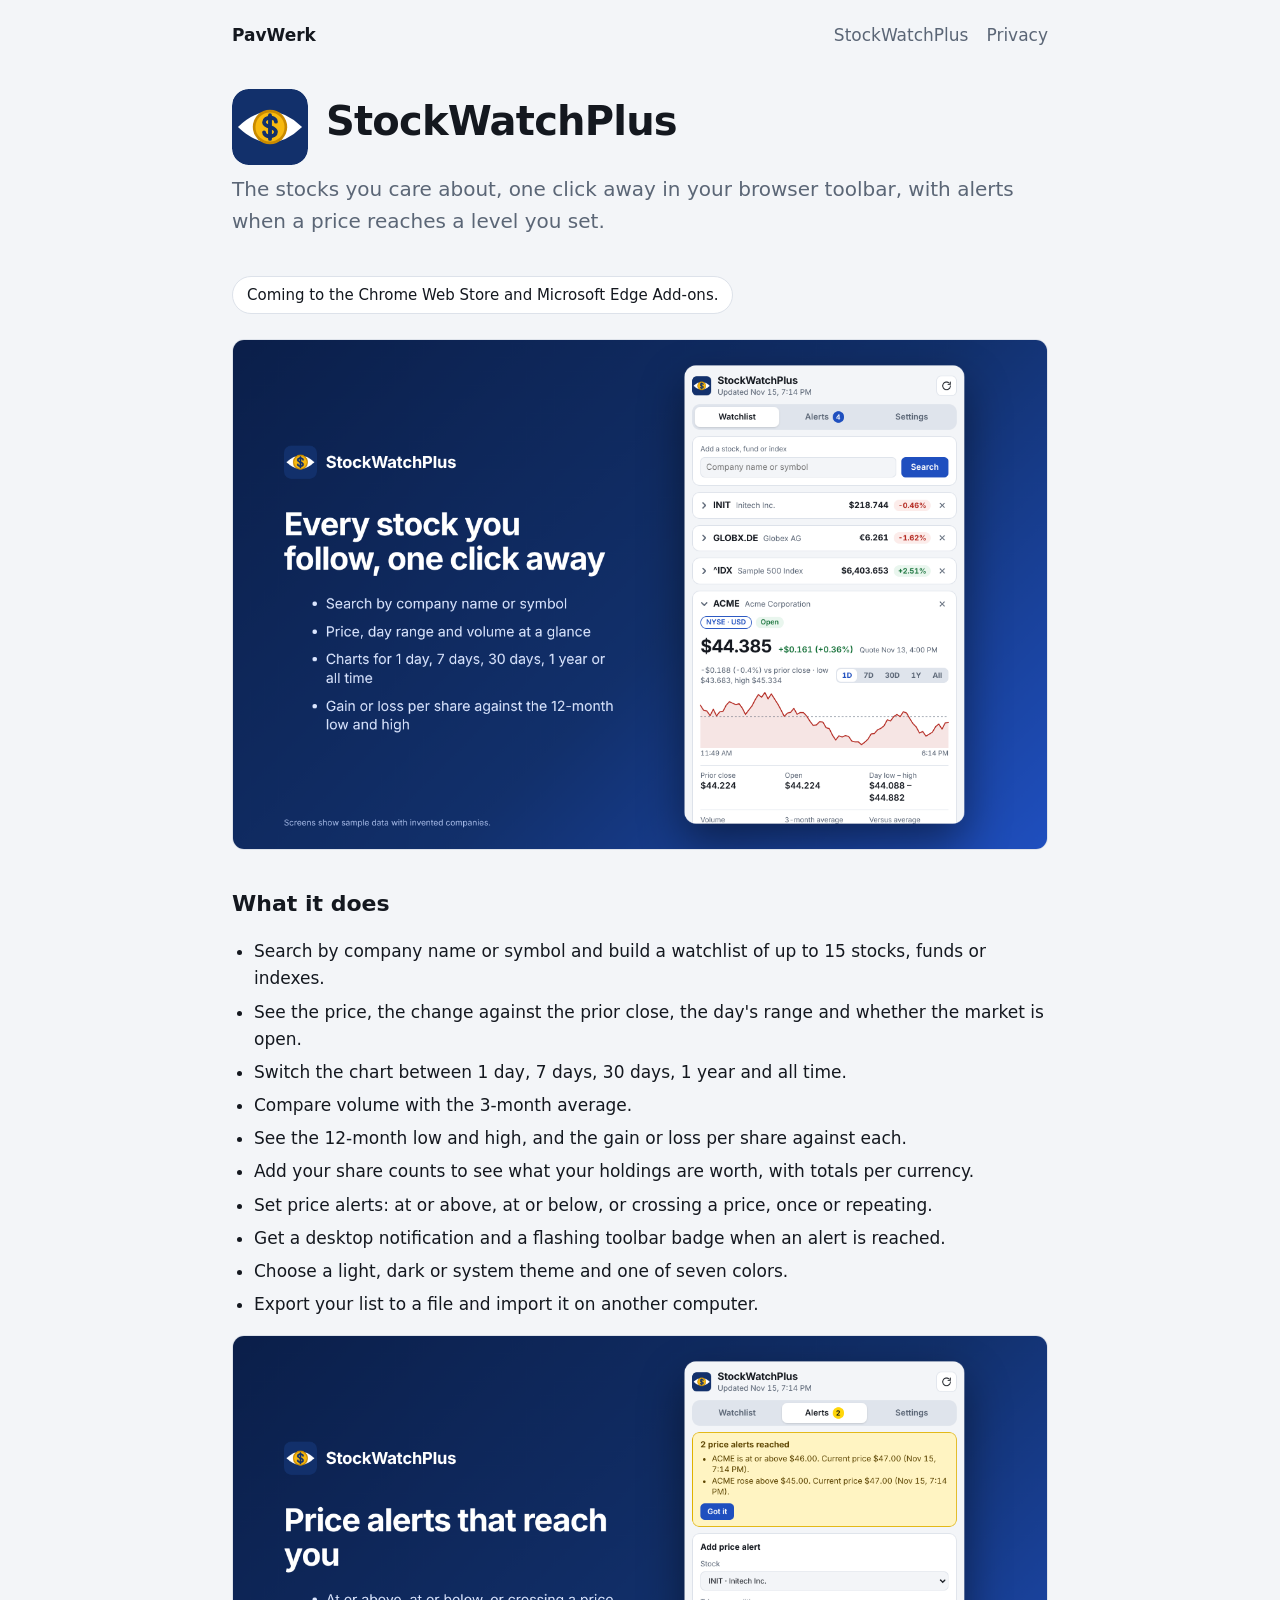
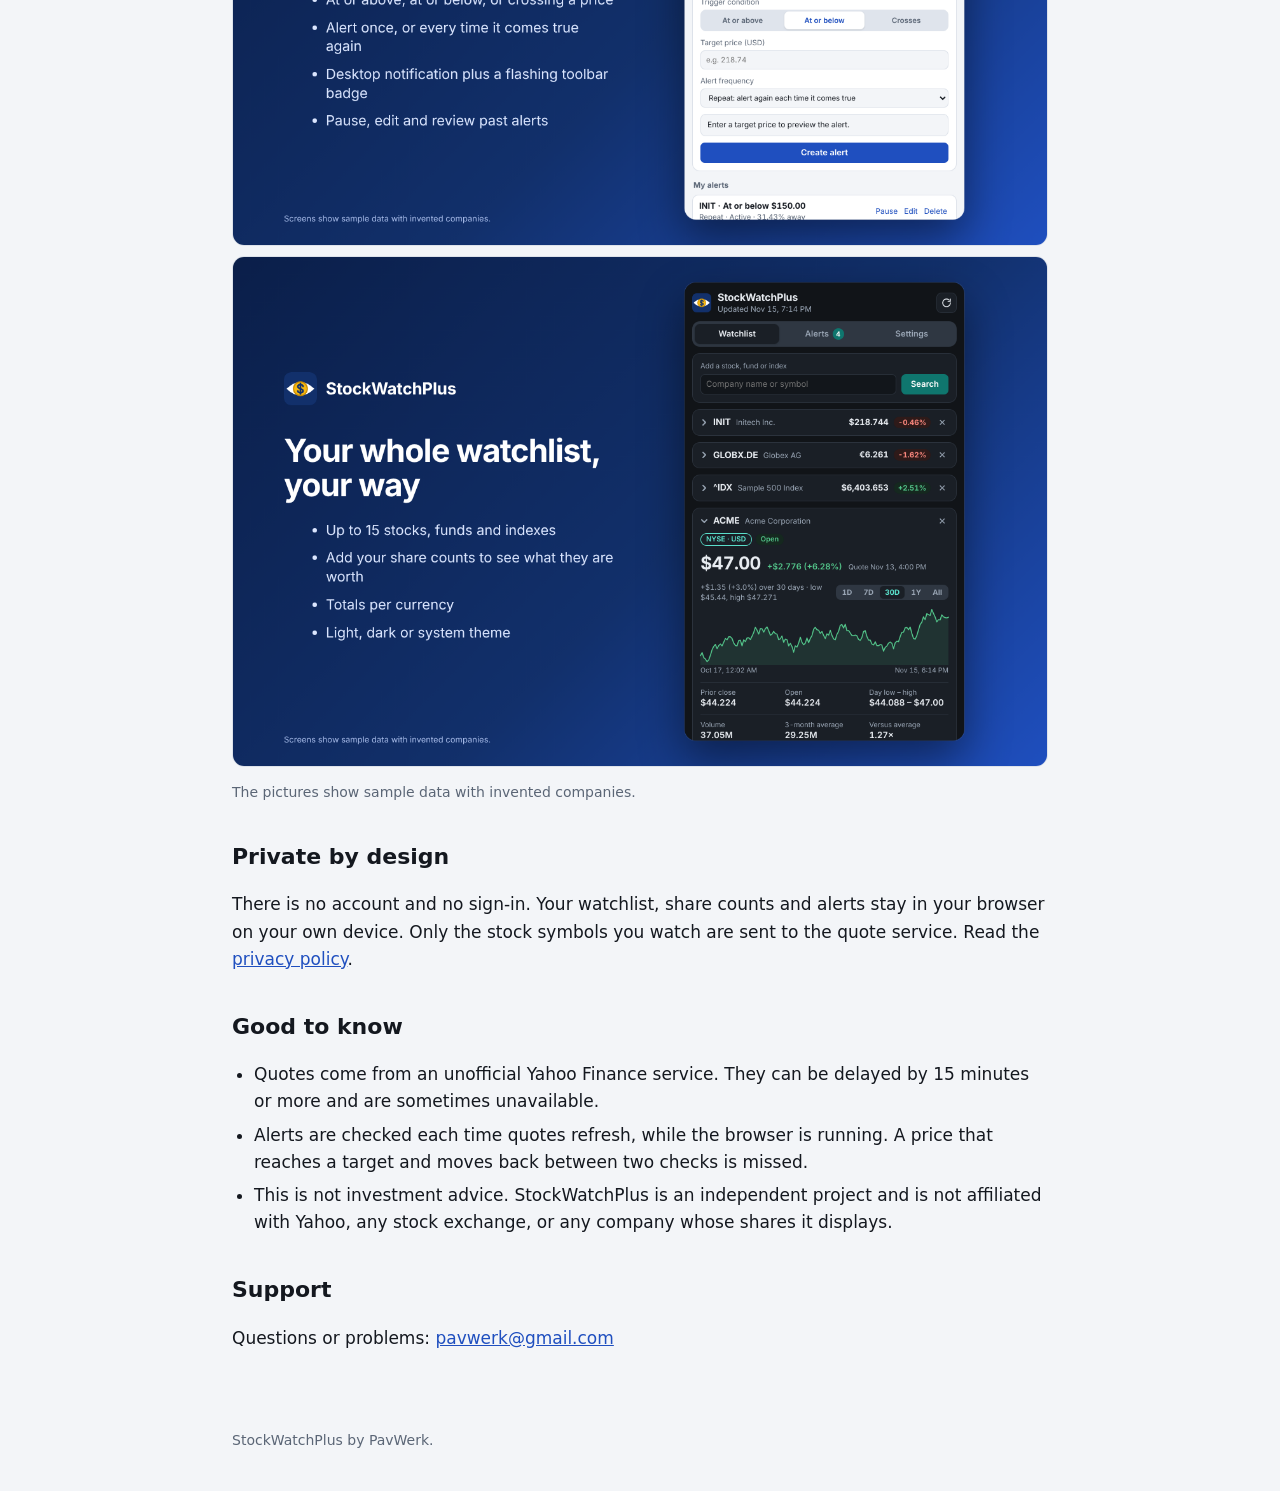
==== stockwatchplus/index.html @ 82ef36c2 "Add files via upload" ====
<!DOCTYPE html>
<html lang="en">
<head>
  <meta charset="utf-8">
  <meta name="viewport" content="width=device-width, initial-scale=1">
  <title>StockWatchPlus: stock prices and price alerts in your browser toolbar</title>
  <meta name="description" content="Watch any stocks: price, charts, volume, 12-month low and high, your share counts, and price alerts with notifications. For Chrome and Edge.">
  <link rel="stylesheet" href="../style.css">
  <link rel="icon" href="img/icon.svg">
</head>
<body>
  <header class="site"><a href="../">PavWerk</a><nav><a href="./">StockWatchPlus</a><a href="privacy.html">Privacy</a></nav></header>
  <main>
    <div class="hero"><img src="img/icon.svg" alt="StockWatchPlus icon"><h1>StockWatchPlus</h1></div>
    <p class="lead">The stocks you care about, one click away in your browser toolbar, with alerts when a price reaches a level you set.</p>
    <!-- When the store pages are live, replace this line with links to them. -->
    <p class="status">Coming to the Chrome Web Store and Microsoft Edge Add-ons.</p>

    <div class="shots"><img src="img/watchlist.png" alt="The StockWatchPlus watchlist with a price chart"></div>

    <h2>What it does</h2>
    <ul>
      <li>Search by company name or symbol and build a watchlist of up to 15 stocks, funds or indexes.</li>
      <li>See the price, the change against the prior close, the day's range and whether the market is open.</li>
      <li>Switch the chart between 1 day, 7 days, 30 days, 1 year and all time.</li>
      <li>Compare volume with the 3-month average.</li>
      <li>See the 12-month low and high, and the gain or loss per share against each.</li>
      <li>Add your share counts to see what your holdings are worth, with totals per currency.</li>
      <li>Set price alerts: at or above, at or below, or crossing a price, once or repeating.</li>
      <li>Get a desktop notification and a flashing toolbar badge when an alert is reached.</li>
      <li>Choose a light, dark or system theme and one of seven colors.</li>
      <li>Export your list to a file and import it on another computer.</li>
    </ul>

    <div class="shots"><img src="img/alerts.png" alt="Price alerts in StockWatchPlus"><img src="img/dark.png" alt="StockWatchPlus in the dark theme"></div>
    <p class="small">The pictures show sample data with invented companies.</p>

    <h2>Private by design</h2>
    <p>There is no account and no sign-in. Your watchlist, share counts and alerts stay in your browser on your own device. Only the stock symbols you watch are sent to the quote service. Read the <a href="privacy.html">privacy policy</a>.</p>

    <h2>Good to know</h2>
    <ul>
      <li>Quotes come from an unofficial Yahoo Finance service. They can be delayed by 15 minutes or more and are sometimes unavailable.</li>
      <li>Alerts are checked each time quotes refresh, while the browser is running. A price that reaches a target and moves back between two checks is missed.</li>
      <li>This is not investment advice. StockWatchPlus is an independent project and is not affiliated with Yahoo, any stock exchange, or any company whose shares it displays.</li>
    </ul>

    <h2>Support</h2>
    <p>Questions or problems: <a href="mailto:pavwerk@gmail.com">pavwerk@gmail.com</a></p>
  </main>
  <footer>StockWatchPlus by PavWerk.</footer>
</body>
</html>
---- style.css ----
:root { color-scheme: light dark; --bg: #f3f5f8; --card: #fff; --text: #14181f; --muted: #5b6676; --line: #dde2ea; --accent: #1f4fbf; }
@media (prefers-color-scheme: dark) { :root { --bg: #111418; --card: #1a1f26; --text: #e9edf2; --muted: #9ba7b6; --line: #2b323c; --accent: #8fb0ff; } }
* { box-sizing: border-box; }
body { margin: 0; background: var(--bg); color: var(--text); font: 17px/1.6 system-ui, -apple-system, "Segoe UI", Roboto, sans-serif; }
main { max-width: 860px; margin: 0 auto; padding: 40px 22px 60px; }
header.site { max-width: 860px; margin: 0 auto; padding: 22px 22px 0; display: flex; justify-content: space-between; align-items: center; font-weight: 700; }
header.site a { color: var(--text); text-decoration: none; }
header.site nav a { font-weight: 500; color: var(--muted); margin-left: 18px; }
a { color: var(--accent); }
h1 { font-size: 40px; line-height: 1.1; letter-spacing: -0.02em; margin: 0 0 12px; }
h2 { font-size: 22px; margin: 36px 0 8px; }
.lead { font-size: 20px; color: var(--muted); margin: 0 0 24px; }
.hero { display: flex; align-items: center; gap: 18px; margin-bottom: 8px; }
.hero img { width: 76px; height: 76px; border-radius: 22%; }
.card { background: var(--card); border: 1px solid var(--line); border-radius: 14px; padding: 20px 22px; margin: 18px 0; }
.shots img { width: 100%; border-radius: 12px; border: 1px solid var(--line); margin: 10px 0; display: block; }
ul { padding-left: 22px; } li { margin: 6px 0; }
.small, footer { color: var(--muted); font-size: 14px; }
footer { max-width: 860px; margin: 0 auto; padding: 0 22px 40px; }
.status { display: inline-block; background: var(--card); border: 1px solid var(--line); border-radius: 999px; padding: 6px 14px; font-size: 15px; }
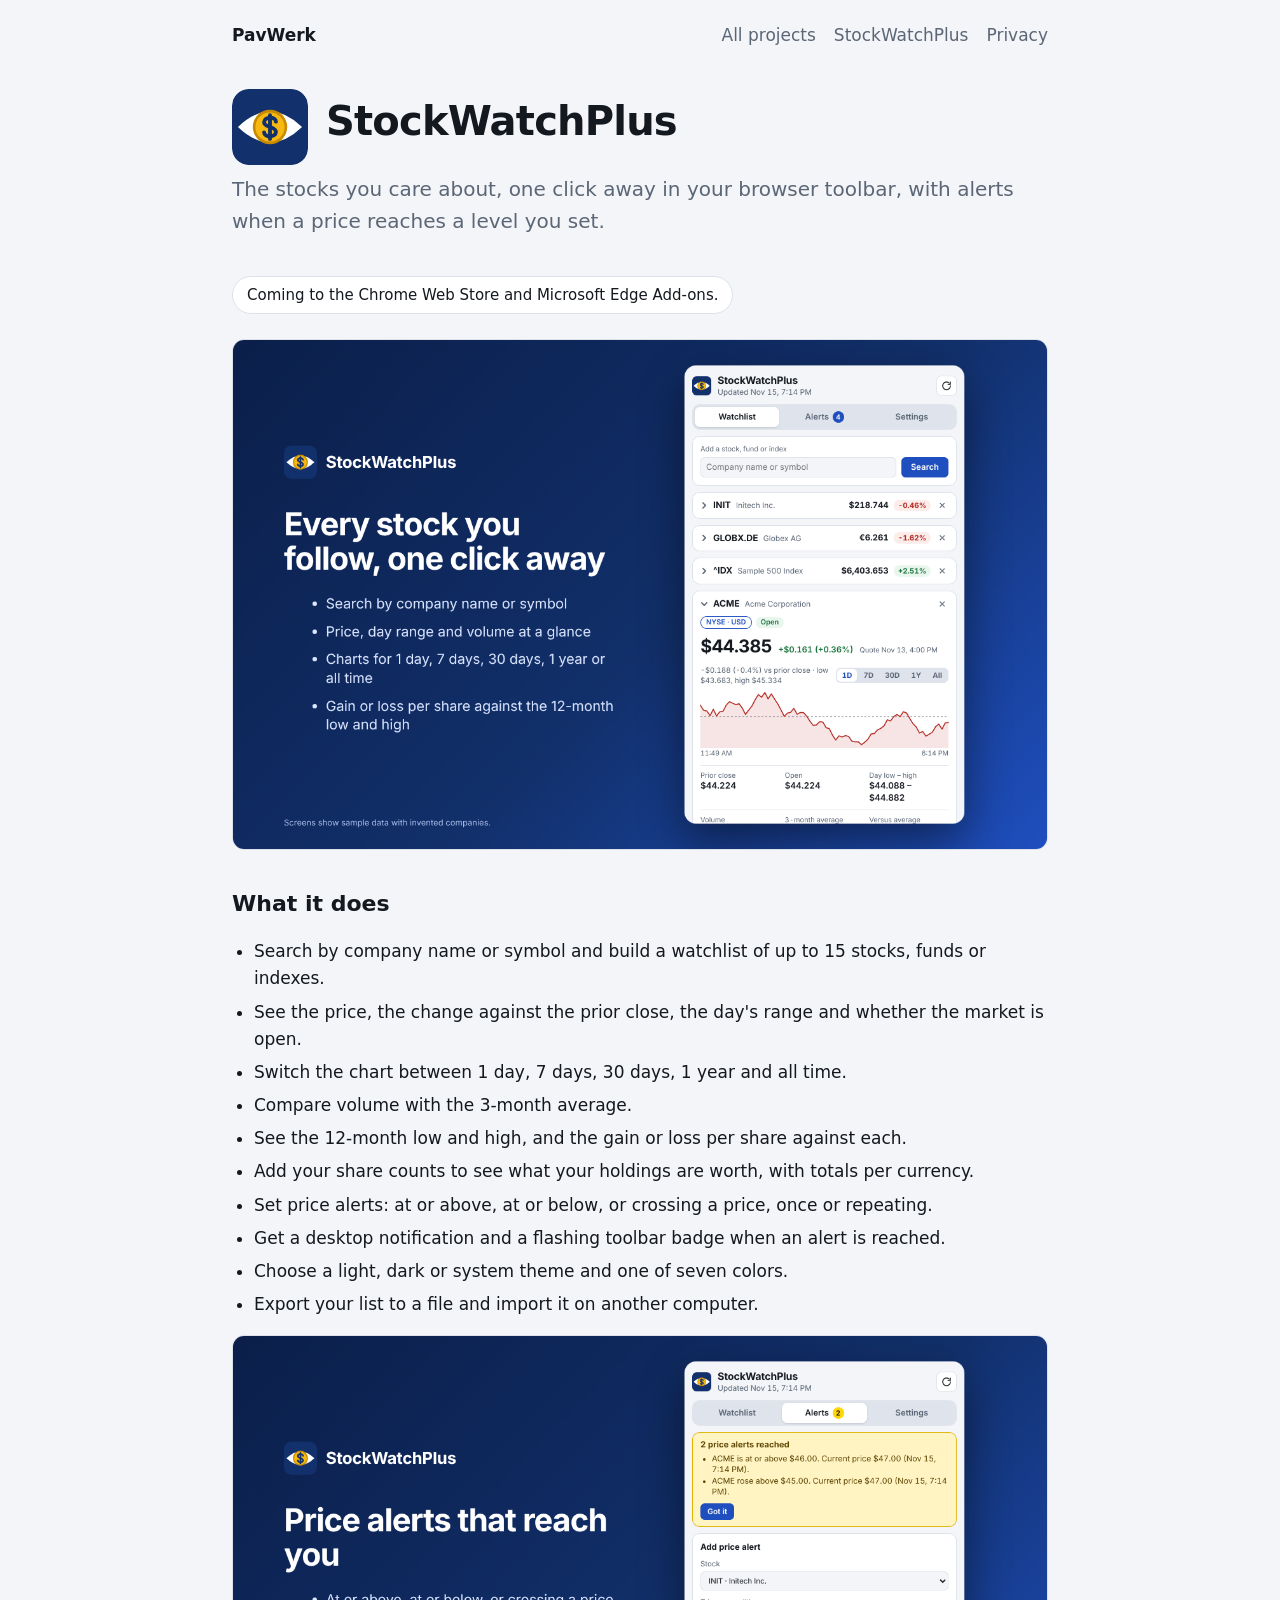
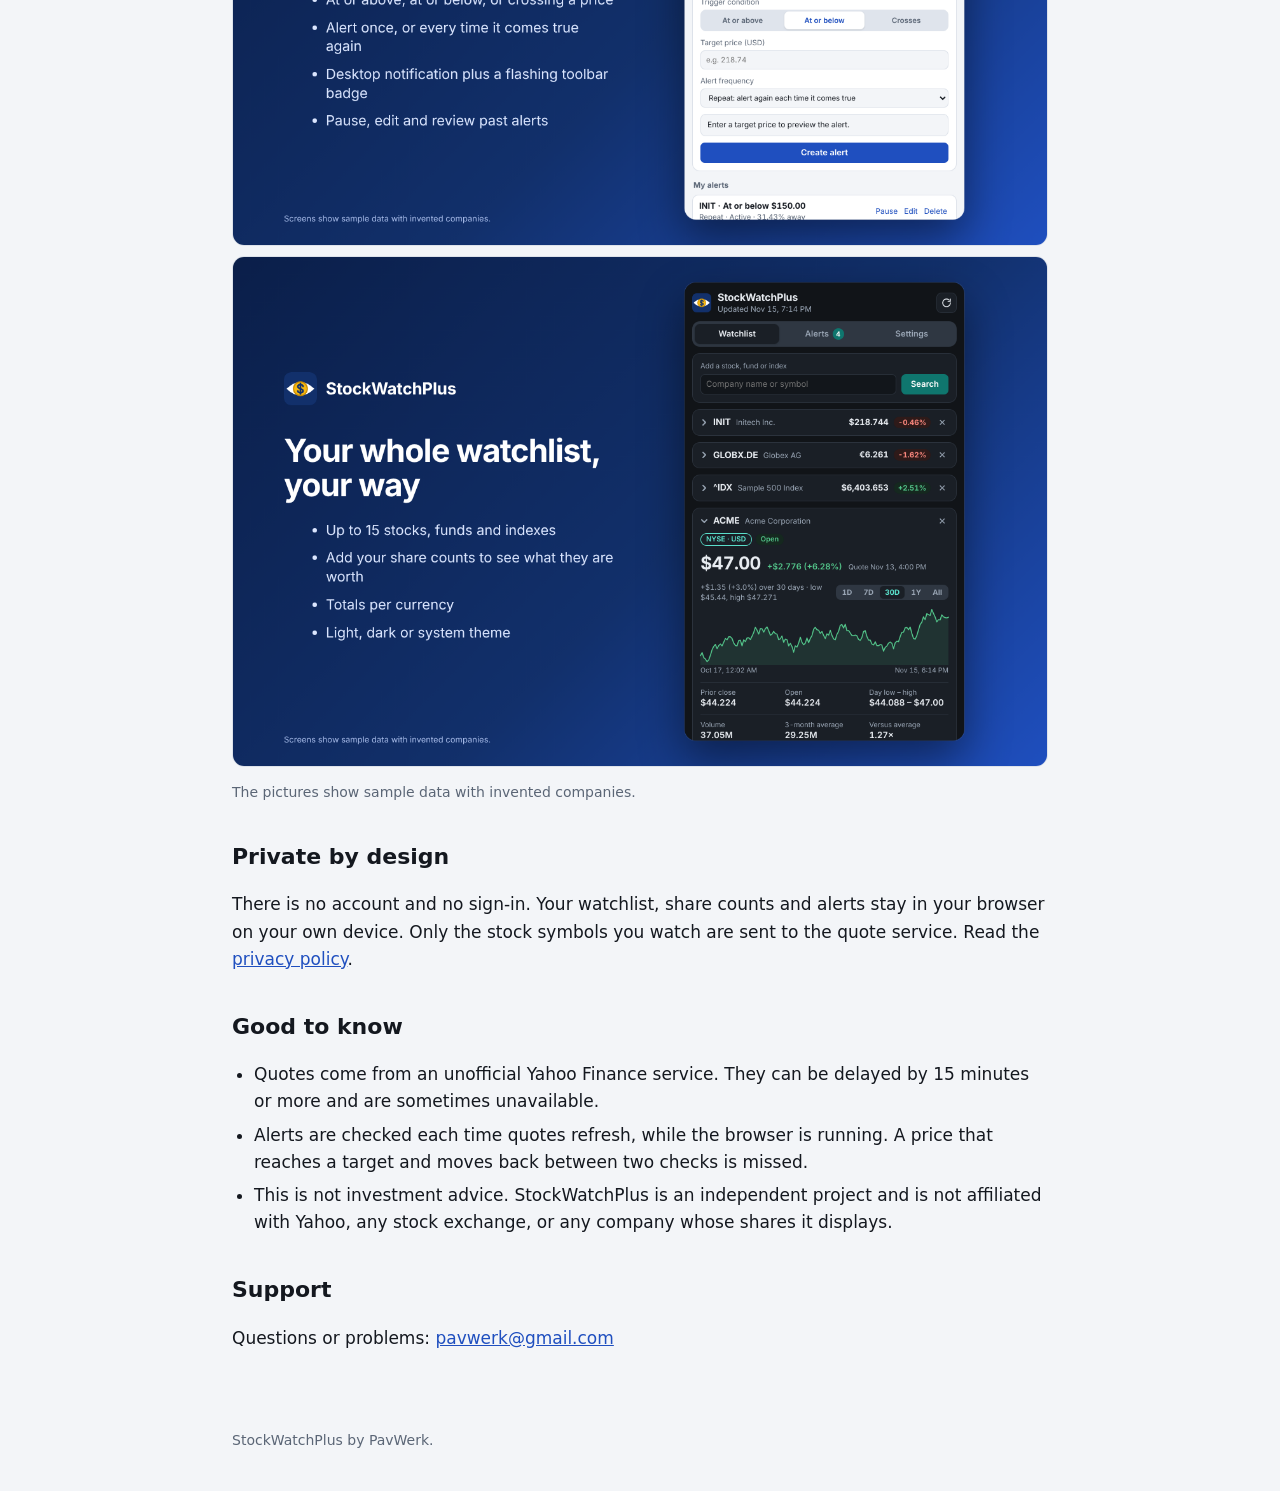
==== commit 6667b53b: "Add files via upload" ====
--- a/stockwatchplus/index.html
+++ b/stockwatchplus/index.html
@@ -9,7 +9,7 @@
   <link rel="icon" href="img/icon.svg">
 </head>
 <body>
-  <header class="site"><a href="../">PavWerk</a><nav><a href="./">StockWatchPlus</a><a href="privacy.html">Privacy</a></nav></header>
+  <header class="site"><a href="../">PavWerk</a><nav><a href="../">All projects</a><a href="./">StockWatchPlus</a><a href="privacy.html">Privacy</a></nav></header>
   <main>
     <div class="hero"><img src="img/icon.svg" alt="StockWatchPlus icon"><h1>StockWatchPlus</h1></div>
     <p class="lead">The stocks you care about, one click away in your browser toolbar, with alerts when a price reaches a level you set.</p>
--- a/style.css
+++ b/style.css
@@ -18,3 +18,17 @@
 .small, footer { color: var(--muted); font-size: 14px; }
 footer { max-width: 860px; margin: 0 auto; padding: 0 22px 40px; }
 .status { display: inline-block; background: var(--card); border: 1px solid var(--line); border-radius: 999px; padding: 6px 14px; font-size: 15px; }
+
+/* ---- home page catalog ---- */
+.intro { font-size: 20px; color: var(--muted); margin: 0 0 8px; max-width: 640px; }
+.section-title { font-size: 14px; font-weight: 700; letter-spacing: 0.06em; text-transform: uppercase; color: var(--muted); margin: 40px 0 4px; }
+.grid { display: grid; grid-template-columns: repeat(auto-fill, minmax(260px, 1fr)); gap: 16px; margin-top: 12px; }
+.item { background: var(--card); border: 1px solid var(--line); border-radius: 14px; padding: 18px 20px; display: flex; flex-direction: column; gap: 8px; color: var(--text); text-decoration: none; }
+a.item:hover { border-color: var(--accent); }
+.item-head { display: flex; align-items: center; gap: 12px; }
+.item-head img { width: 48px; height: 48px; border-radius: 22%; flex: none; }
+.item h3 { font-size: 18px; margin: 0; }
+.item .for { color: var(--muted); font-size: 13px; margin: 0; }
+.item p { margin: 0; font-size: 15px; line-height: 1.5; }
+.pill { align-self: flex-start; font-size: 12px; font-weight: 600; border: 1px solid var(--line); border-radius: 999px; padding: 2px 10px; color: var(--muted); }
+.pill.live { border-color: #1a7f37; color: #1a7f37; }
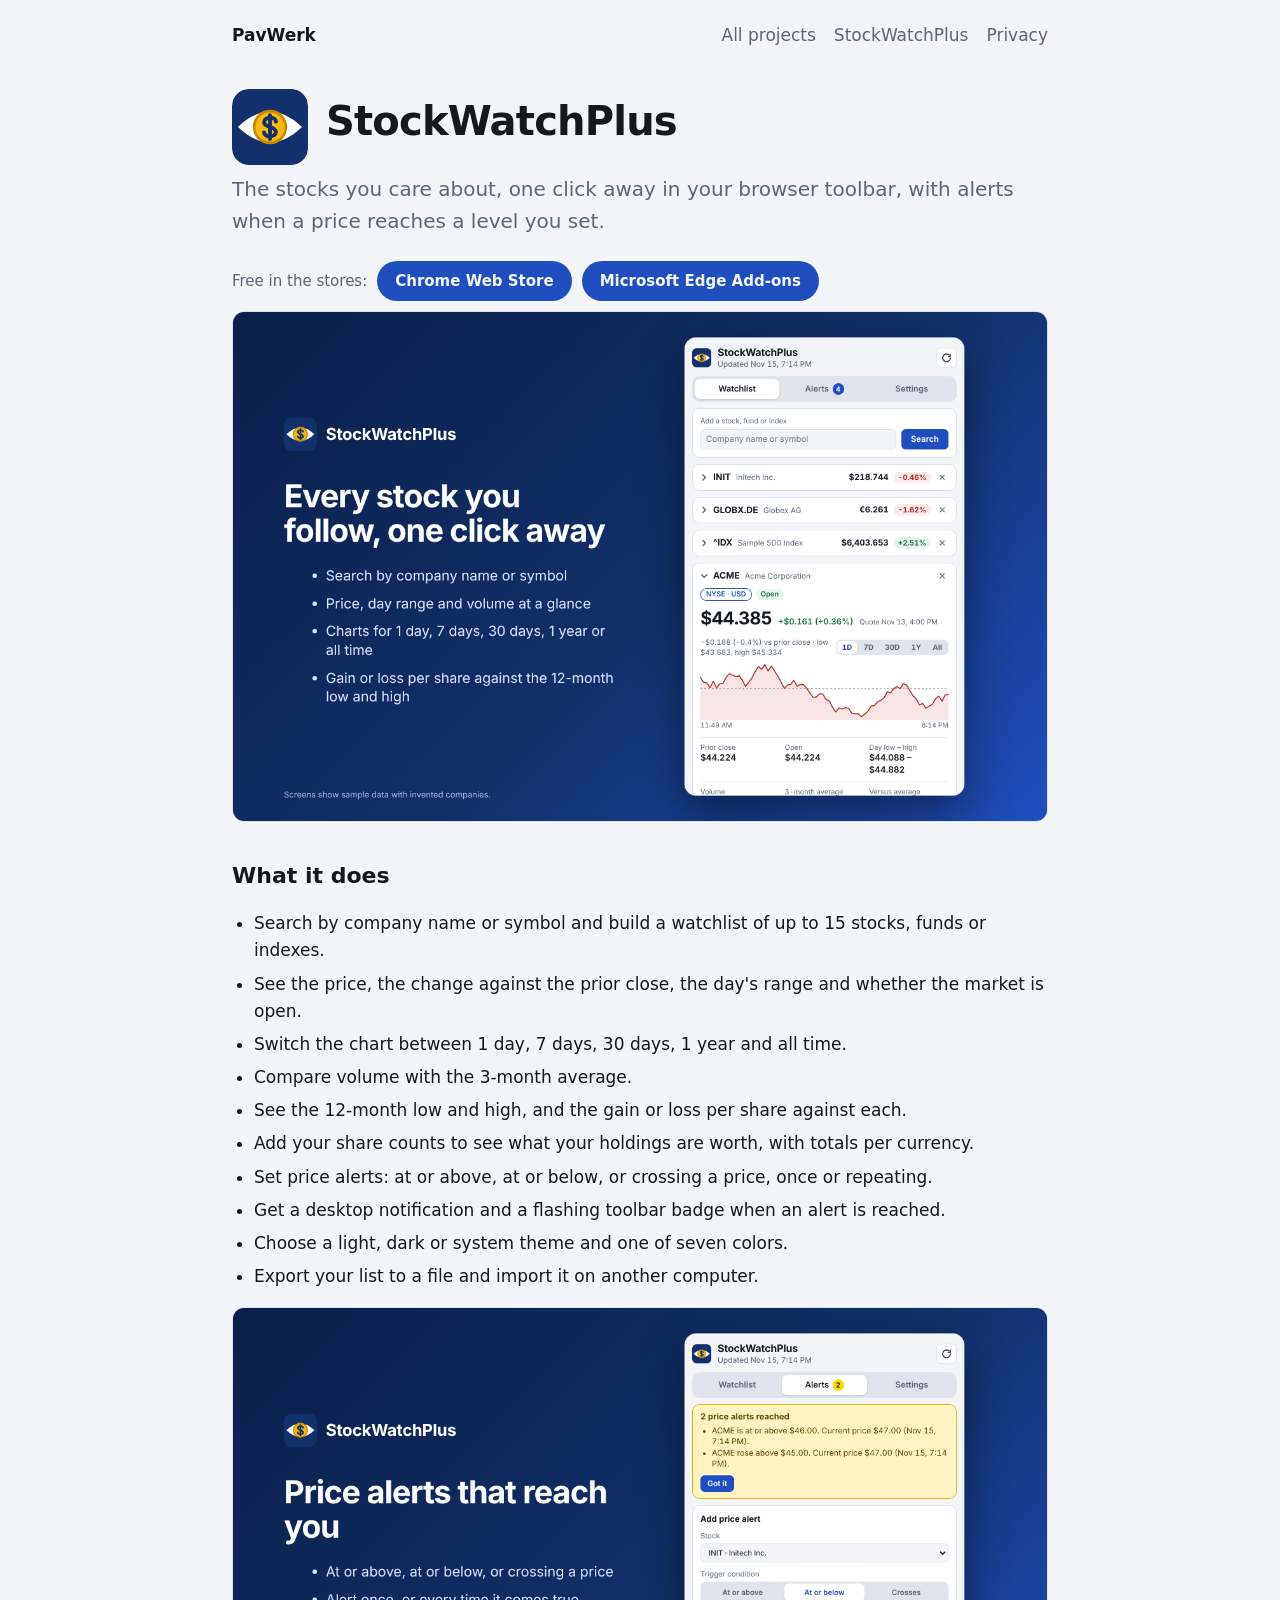
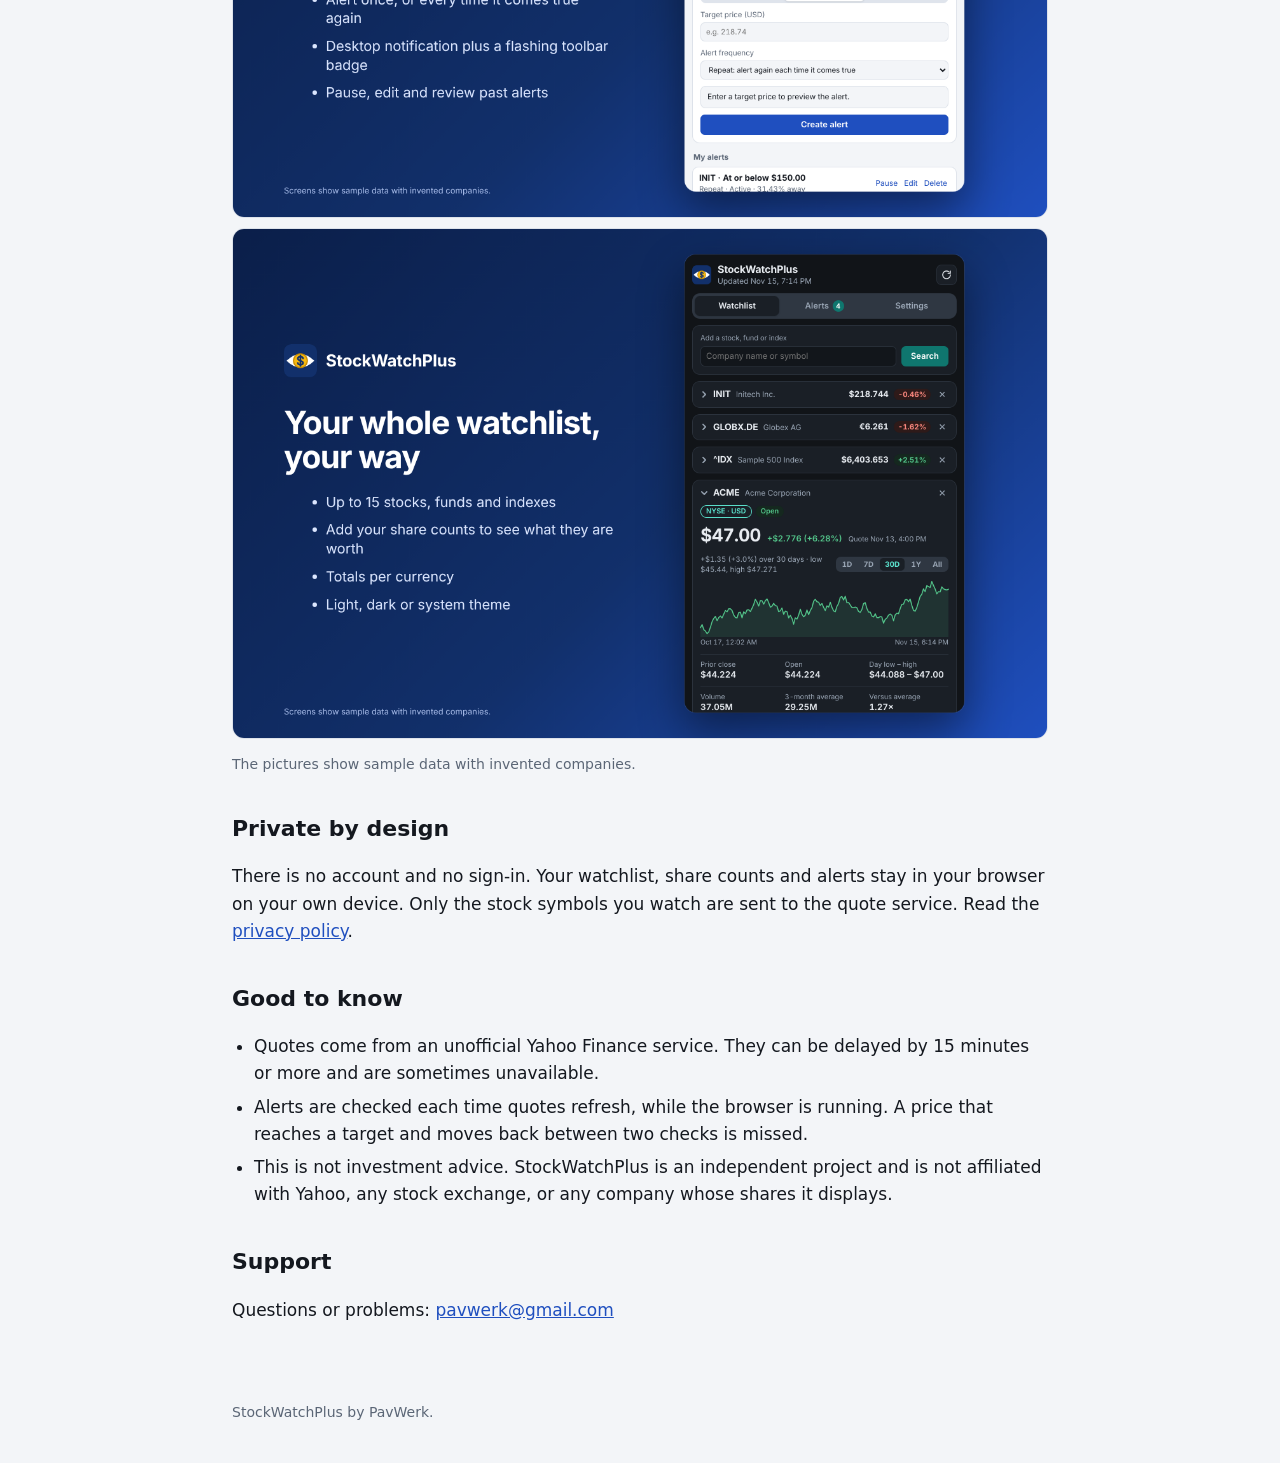
==== commit b88836fe: "Add store links now that both extensions are published - Home page: both cards now say "Available". " ====
--- a/stockwatchplus/index.html
+++ b/stockwatchplus/index.html
@@ -13,8 +13,14 @@
   <main>
     <div class="hero"><img src="img/icon.svg" alt="StockWatchPlus icon"><h1>StockWatchPlus</h1></div>
     <p class="lead">The stocks you care about, one click away in your browser toolbar, with alerts when a price reaches a level you set.</p>
-    <!-- When the store pages are live, replace this line with links to them. -->
-    <p class="status">Coming to the Chrome Web Store and Microsoft Edge Add-ons.</p>
+    <!-- Store links. The Chrome link goes to the PavWerk search page in the
+         Chrome Web Store; replace it with this extension's own store page
+         address when you have it. -->
+    <p class="stores">
+      <span>Free in the stores:</span>
+      <a class="store" href="https://chromewebstore.google.com/search/pavwerk">Chrome Web Store</a>
+      <a class="store" href="https://microsoftedge.microsoft.com/addons/detail/stockwatchplus/flohamcllipmbmdhhjbjjioidggcfcjb">Microsoft Edge Add-ons</a>
+    </p>
 
     <div class="shots"><img src="img/watchlist.png" alt="The StockWatchPlus watchlist with a price chart"></div>
 
--- a/style.css
+++ b/style.css
@@ -18,6 +18,9 @@
 .small, footer { color: var(--muted); font-size: 14px; }
 footer { max-width: 860px; margin: 0 auto; padding: 0 22px 40px; }
 .status { display: inline-block; background: var(--card); border: 1px solid var(--line); border-radius: 999px; padding: 6px 14px; font-size: 15px; }
+.stores { display: flex; flex-wrap: wrap; align-items: center; gap: 10px; margin: 0 0 8px; font-size: 15px; color: var(--muted); }
+.store { display: inline-block; background: var(--accent); color: var(--bg); border-radius: 999px; padding: 8px 18px; font-weight: 600; text-decoration: none; }
+.store:hover { opacity: 0.88; }
 
 /* ---- home page catalog ---- */
 .intro { font-size: 20px; color: var(--muted); margin: 0 0 8px; max-width: 640px; }
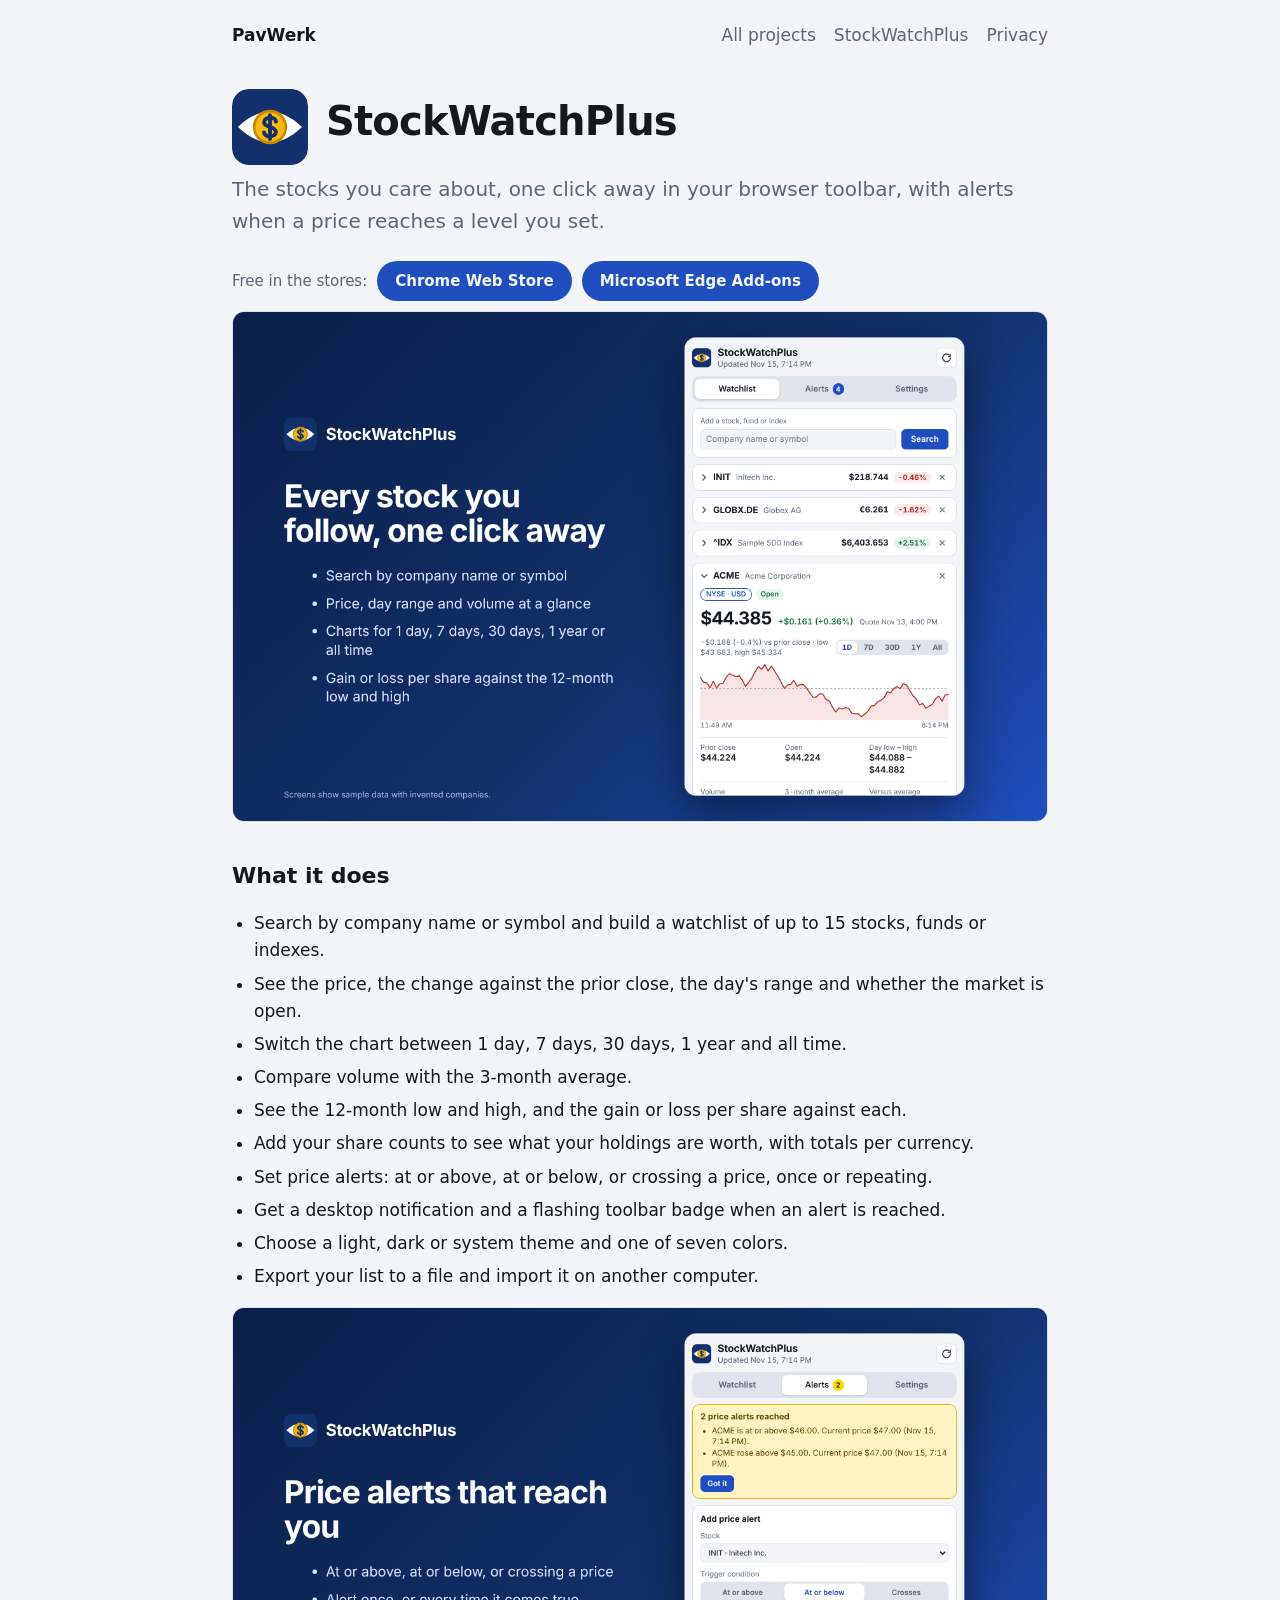
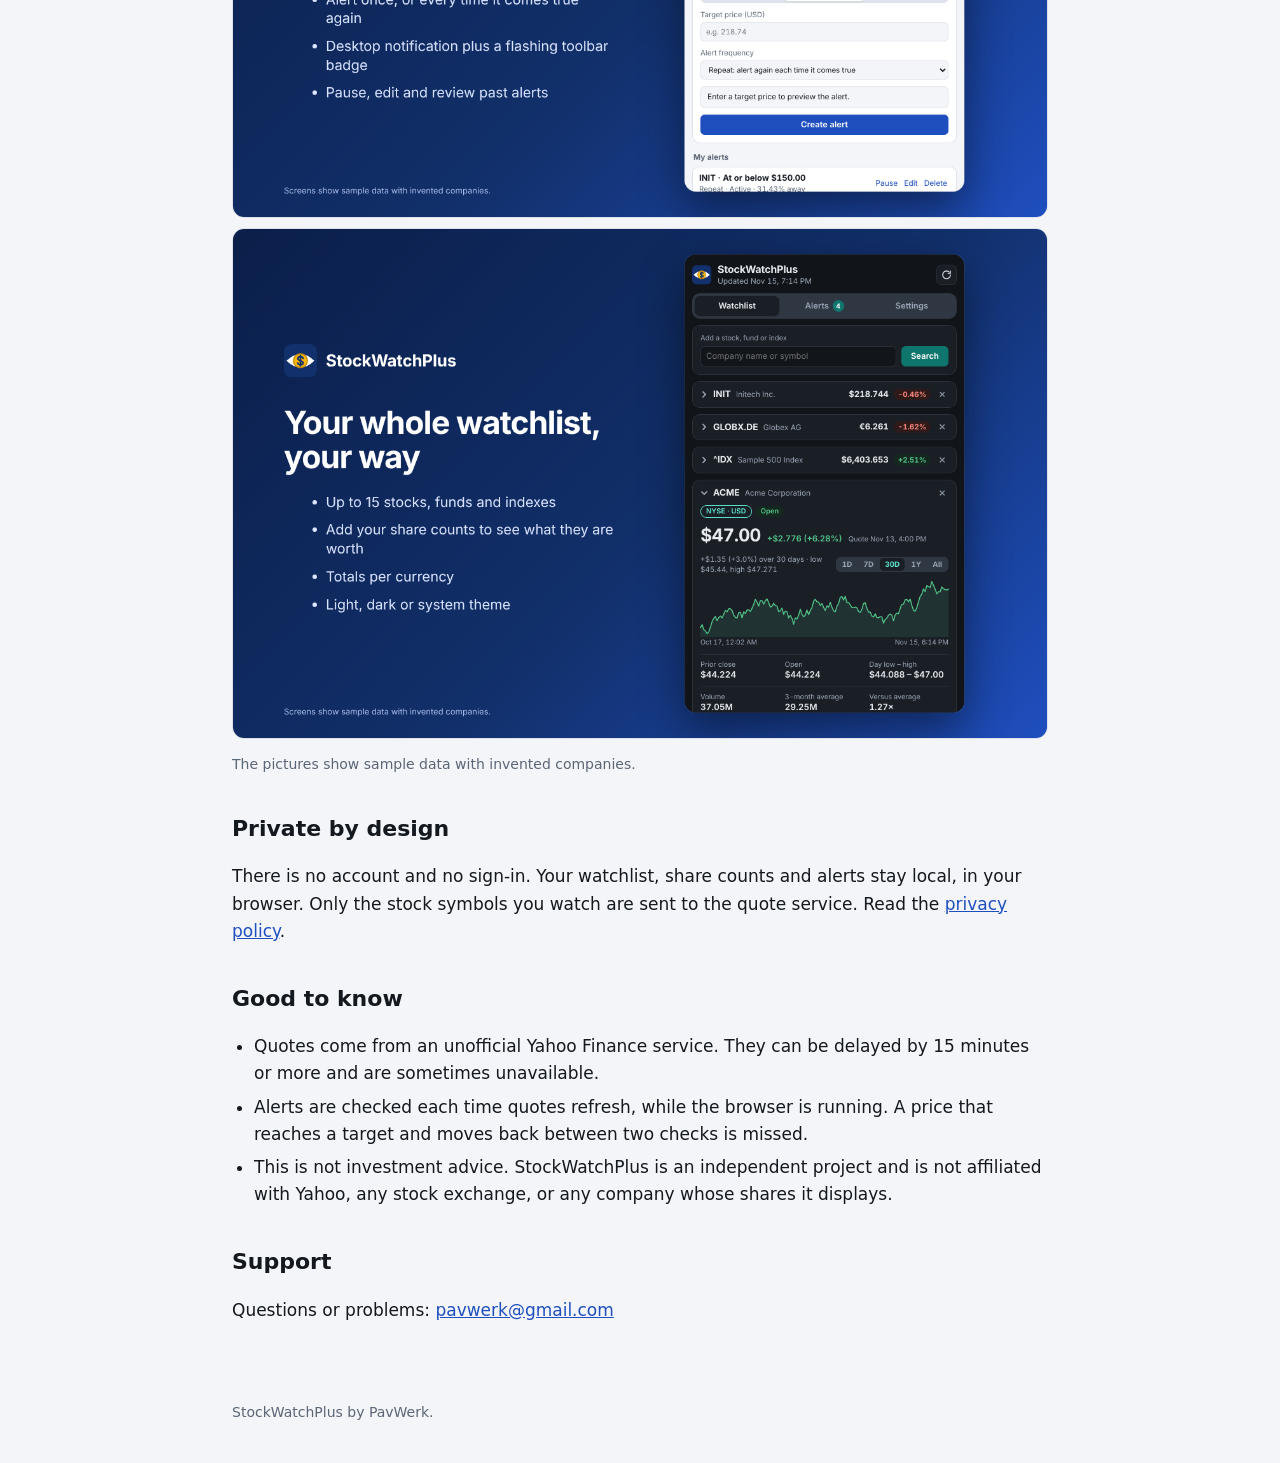
==== commit bb3b7e2c: "App pages: say the data stays local, in the browser Replace "stay in your browser on your own device" ====
--- a/stockwatchplus/index.html
+++ b/stockwatchplus/index.html
@@ -13,12 +13,10 @@
   <main>
     <div class="hero"><img src="img/icon.svg" alt="StockWatchPlus icon"><h1>StockWatchPlus</h1></div>
     <p class="lead">The stocks you care about, one click away in your browser toolbar, with alerts when a price reaches a level you set.</p>
-    <!-- Store links. The Chrome link goes to the PavWerk search page in the
-         Chrome Web Store; replace it with this extension's own store page
-         address when you have it. -->
+    <!-- Store links: this extension's pages in the two stores. -->
     <p class="stores">
       <span>Free in the stores:</span>
-      <a class="store" href="https://chromewebstore.google.com/search/pavwerk">Chrome Web Store</a>
+      <a class="store" href="https://chromewebstore.google.com/detail/stockwatchplus/pmemdkkbnkodlhgfgkapednembeickbi">Chrome Web Store</a>
       <a class="store" href="https://microsoftedge.microsoft.com/addons/detail/stockwatchplus/flohamcllipmbmdhhjbjjioidggcfcjb">Microsoft Edge Add-ons</a>
     </p>
 
@@ -42,7 +40,7 @@
     <p class="small">The pictures show sample data with invented companies.</p>
 
     <h2>Private by design</h2>
-    <p>There is no account and no sign-in. Your watchlist, share counts and alerts stay in your browser on your own device. Only the stock symbols you watch are sent to the quote service. Read the <a href="privacy.html">privacy policy</a>.</p>
+    <p>There is no account and no sign-in. Your watchlist, share counts and alerts stay local, in your browser. Only the stock symbols you watch are sent to the quote service. Read the <a href="privacy.html">privacy policy</a>.</p>
 
     <h2>Good to know</h2>
     <ul>
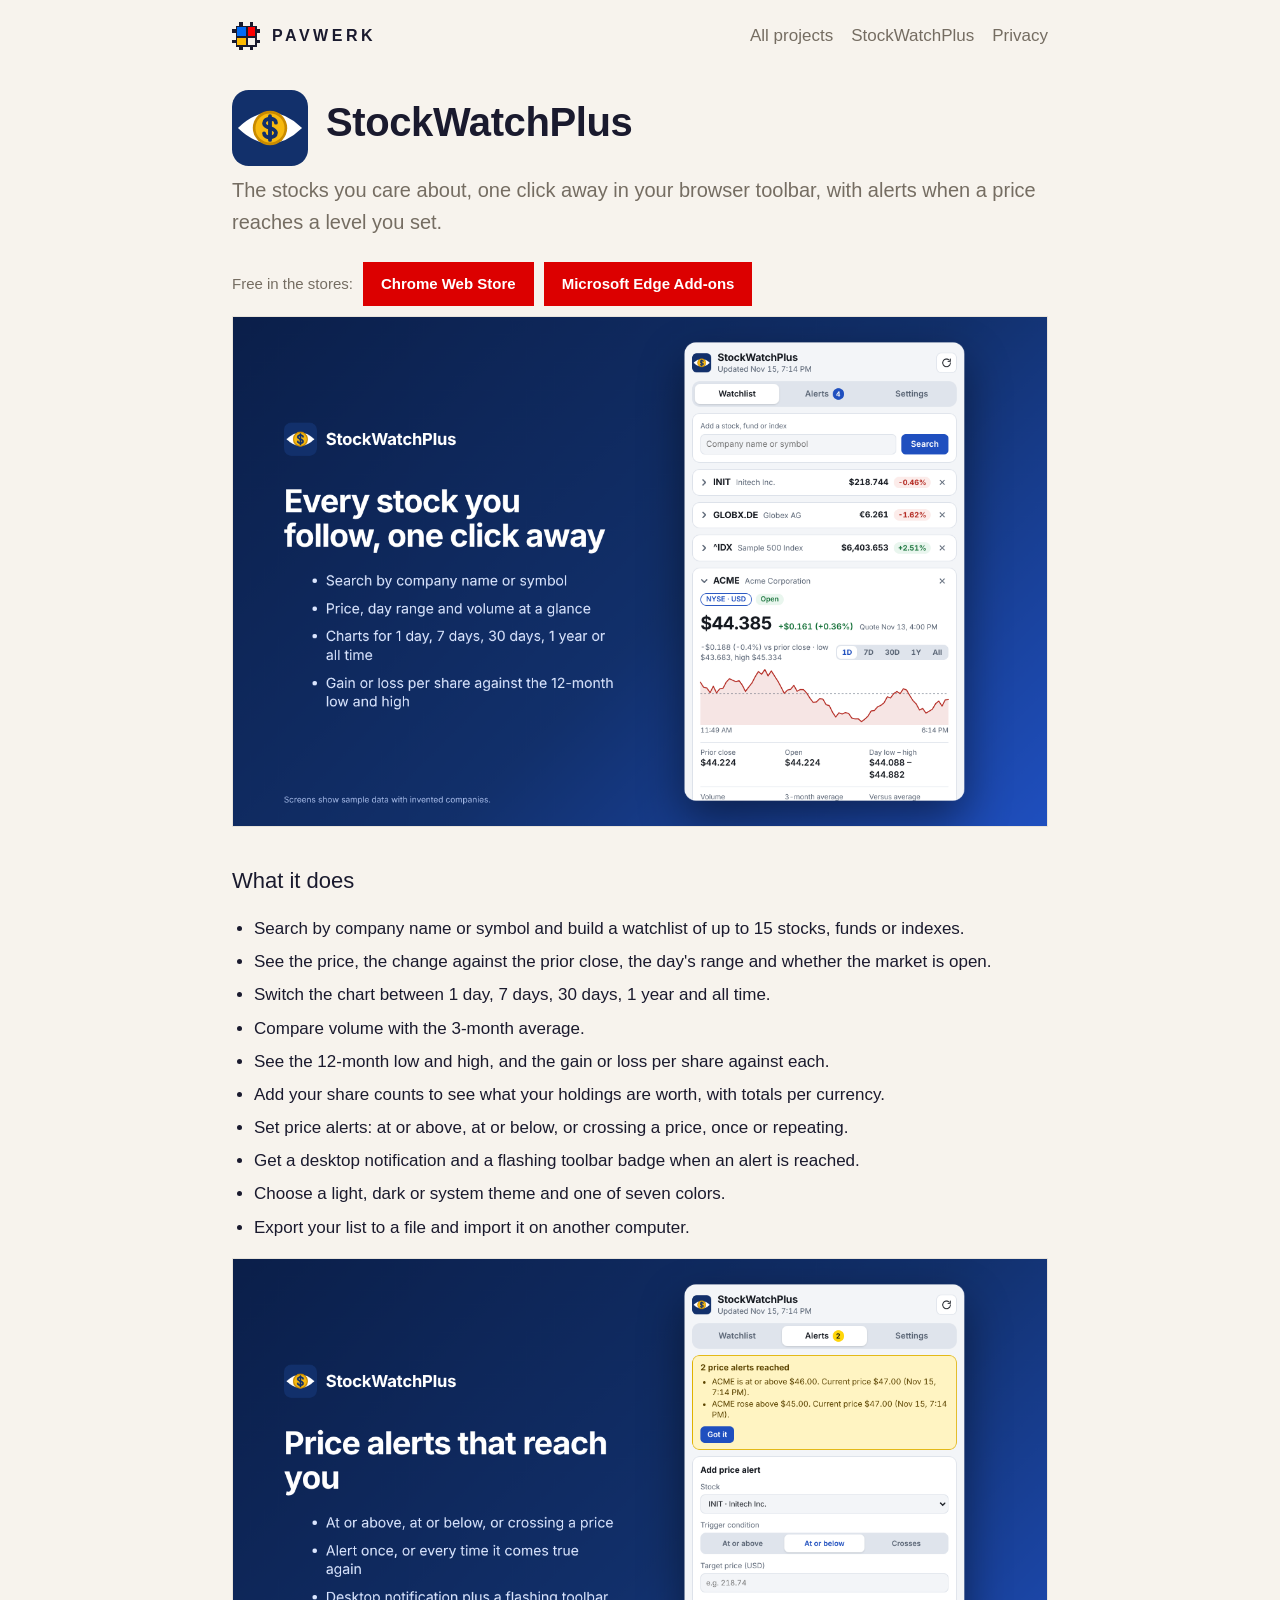
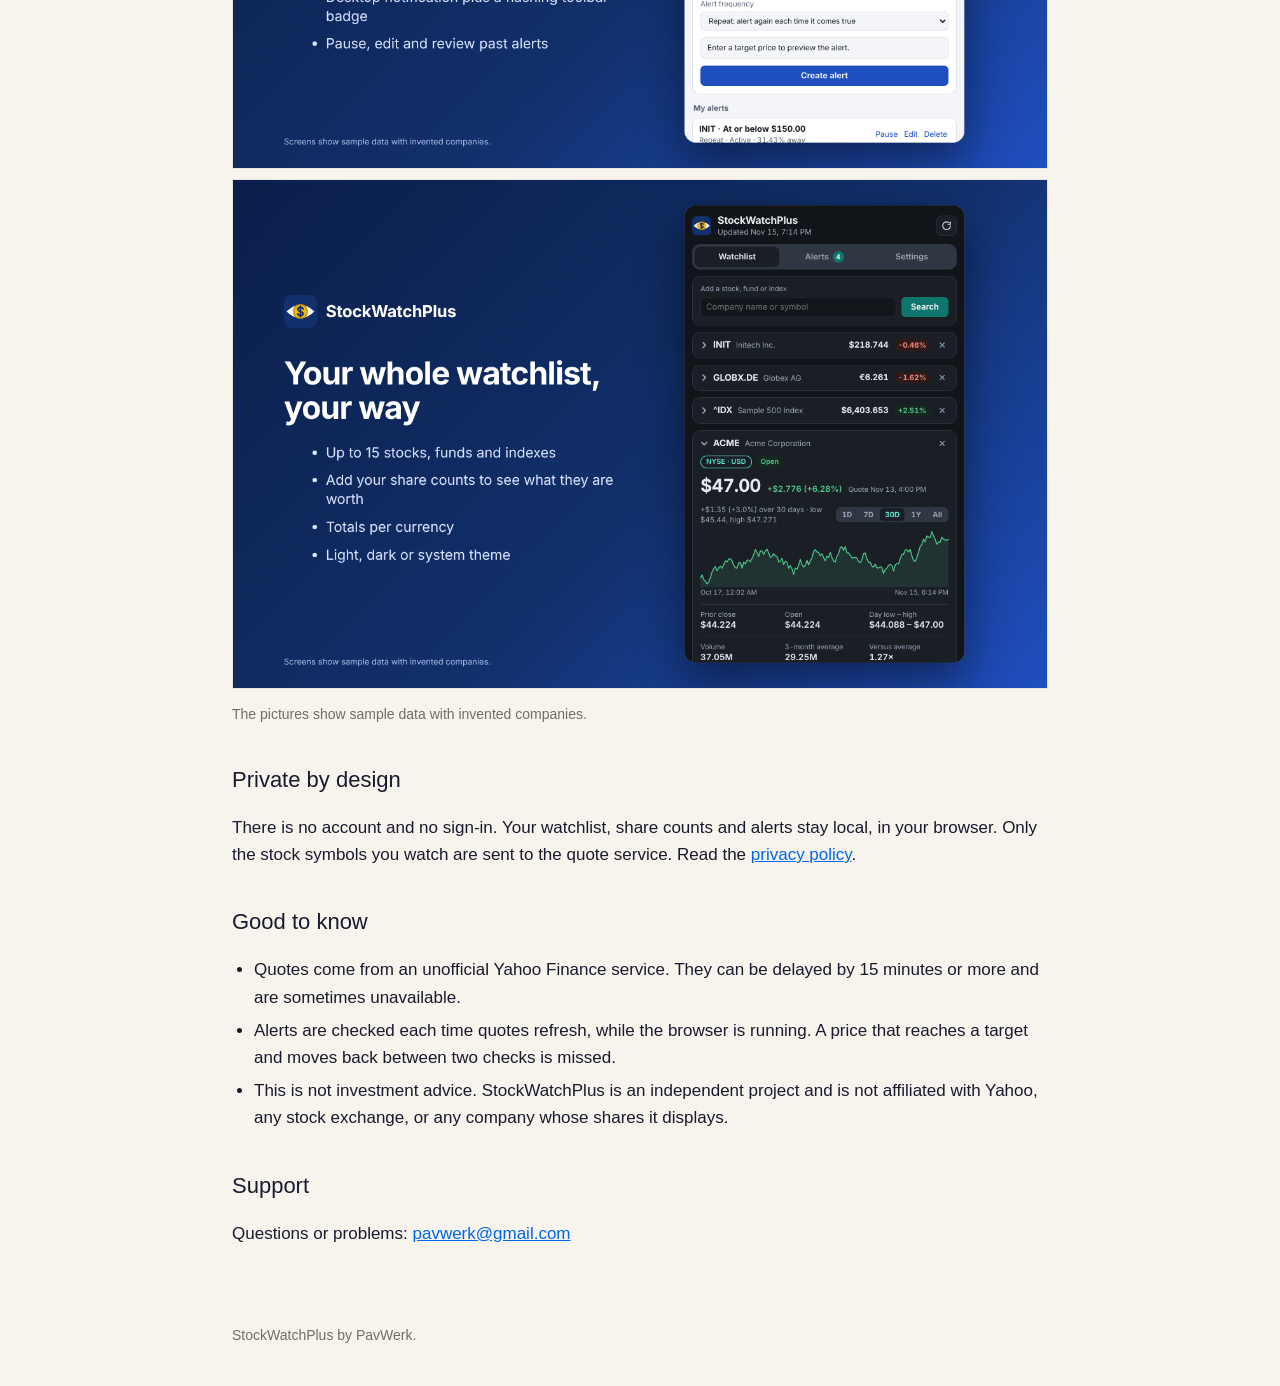
==== commit cadbda8c: "Apply PAVHAUS visual system and new PavWerk mark - New PavWerk mark (Werk block) in the header on ev" ====
--- a/stockwatchplus/index.html
+++ b/stockwatchplus/index.html
@@ -9,7 +9,7 @@
   <link rel="icon" href="img/icon.svg">
 </head>
 <body>
-  <header class="site"><a href="../">PavWerk</a><nav><a href="../">All projects</a><a href="./">StockWatchPlus</a><a href="privacy.html">Privacy</a></nav></header>
+  <header class="site"><a class="brand" href="../" aria-label="PavWerk home"><picture><source srcset="../img/pavwerk-mark-reversed.svg" media="(prefers-color-scheme: dark)"><img src="../img/pavwerk-mark.svg" alt="" width="28" height="28"></picture><span>PAVWERK</span></a><nav><a href="../">All projects</a><a href="./">StockWatchPlus</a><a href="privacy.html">Privacy</a></nav></header>
   <main>
     <div class="hero"><img src="img/icon.svg" alt="StockWatchPlus icon"><h1>StockWatchPlus</h1></div>
     <p class="lead">The stocks you care about, one click away in your browser toolbar, with alerts when a price reaches a level you set.</p>
--- a/style.css
+++ b/style.css
@@ -1,37 +1,63 @@
-:root { color-scheme: light dark; --bg: #f3f5f8; --card: #fff; --text: #14181f; --muted: #5b6676; --line: #dde2ea; --accent: #1f4fbf; }
-@media (prefers-color-scheme: dark) { :root { --bg: #111418; --card: #1a1f26; --text: #e9edf2; --muted: #9ba7b6; --line: #2b323c; --accent: #8fb0ff; } }
-* { box-sizing: border-box; }
-body { margin: 0; background: var(--bg); color: var(--text); font: 17px/1.6 system-ui, -apple-system, "Segoe UI", Roboto, sans-serif; }
+/* PavWerk site: PAVHAUS visual system (Brand Identity System v4, March 2026).
+   Calder primaries, navy and cream neutrals, Helvetica stack, sharp corners.
+   Text colors are AA-checked; Calder yellow and orange are fills only. */
+:root {
+  color-scheme: light dark;
+  --calder-blue: #016BF4; --calder-red: #FE0001; --calder-yellow: #FEBA00; --calder-orange: #FE8300;
+  --forest: #3D6B4F; --navy: #1A1A2E; --charcoal: #2D2D3F; --warm-gray: #B8B0A4; --light-gray: #E8E3DB; --cream: #F7F3ED;
+
+  --bg: var(--cream); --card: #FFFFFF; --text: var(--navy); --muted: #756D62; --line: var(--light-gray);
+  --accent: #0066EA;           /* links: Calder blue, darkened for AA */
+  --action: #DC0000;           /* Action Red, darkened for AA */
+  --action-text: #FFFFFF;
+  --live: var(--forest);
+  --font: "Helvetica Neue", Helvetica, Arial, sans-serif;
+}
+@media (prefers-color-scheme: dark) {
+  :root { --bg: var(--navy); --card: var(--charcoal); --text: var(--cream); --muted: var(--warm-gray); --line: #3A3A50; --accent: #6FA8F7; --live: var(--calder-yellow); }
+}
+* { box-sizing: border-box; border-radius: 0; }
+body { margin: 0; background: var(--bg); color: var(--text); font: 17px/1.6 var(--font); }
 main { max-width: 860px; margin: 0 auto; padding: 40px 22px 60px; }
-header.site { max-width: 860px; margin: 0 auto; padding: 22px 22px 0; display: flex; justify-content: space-between; align-items: center; font-weight: 700; }
+header.site { max-width: 860px; margin: 0 auto; padding: 22px 22px 0; display: flex; flex-wrap: wrap; gap: 10px 18px; justify-content: space-between; align-items: center; }
 header.site a { color: var(--text); text-decoration: none; }
+header.site .brand { display: flex; align-items: center; gap: 12px; font-weight: 700; letter-spacing: 0.22em; font-size: 16px; }
+header.site .brand img { display: block; width: 28px; height: 28px; }
 header.site nav a { font-weight: 500; color: var(--muted); margin-left: 18px; }
+header.site nav a:first-child { margin-left: 0; }
+header.site nav a:hover { color: var(--text); }
 a { color: var(--accent); }
-h1 { font-size: 40px; line-height: 1.1; letter-spacing: -0.02em; margin: 0 0 12px; }
-h2 { font-size: 22px; margin: 36px 0 8px; }
+a:focus-visible, .store:focus-visible { outline: 2px solid var(--calder-blue); outline-offset: 2px; }
+h1 { font-size: 40px; line-height: 1.1; letter-spacing: -0.01em; font-weight: 700; margin: 0 0 12px; }
+h2 { font-size: 22px; font-weight: 500; margin: 36px 0 8px; }
 .lead { font-size: 20px; color: var(--muted); margin: 0 0 24px; }
 .hero { display: flex; align-items: center; gap: 18px; margin-bottom: 8px; }
-.hero img { width: 76px; height: 76px; border-radius: 22%; }
-.card { background: var(--card); border: 1px solid var(--line); border-radius: 14px; padding: 20px 22px; margin: 18px 0; }
-.shots img { width: 100%; border-radius: 12px; border: 1px solid var(--line); margin: 10px 0; display: block; }
+.hero img { width: 76px; height: 76px; }
+.card { background: var(--card); border: 1px solid var(--line); padding: 20px 22px; margin: 18px 0; }
+.shots img { width: 100%; border: 1px solid var(--line); margin: 10px 0; display: block; }
 ul { padding-left: 22px; } li { margin: 6px 0; }
 .small, footer { color: var(--muted); font-size: 14px; }
 footer { max-width: 860px; margin: 0 auto; padding: 0 22px 40px; }
-.status { display: inline-block; background: var(--card); border: 1px solid var(--line); border-radius: 999px; padding: 6px 14px; font-size: 15px; }
+.status { display: inline-block; background: var(--card); border: 1px solid var(--line); padding: 6px 14px; font-size: 15px; }
 .stores { display: flex; flex-wrap: wrap; align-items: center; gap: 10px; margin: 0 0 8px; font-size: 15px; color: var(--muted); }
-.store { display: inline-block; background: var(--accent); color: var(--bg); border-radius: 999px; padding: 8px 18px; font-weight: 600; text-decoration: none; }
-.store:hover { opacity: 0.88; }
+.store { display: inline-block; background: var(--action); color: var(--action-text); padding: 10px 18px; font-weight: 700; text-decoration: none; }
+.store:hover { background: var(--navy); }
+@media (prefers-color-scheme: dark) { .store:hover { background: var(--calder-blue); } }
 
 /* ---- home page catalog ---- */
 .intro { font-size: 20px; color: var(--muted); margin: 0 0 8px; max-width: 640px; }
-.section-title { font-size: 14px; font-weight: 700; letter-spacing: 0.06em; text-transform: uppercase; color: var(--muted); margin: 40px 0 4px; }
+/* Mondrian device: each section title starts with a Calder color block */
+.section-title { font-size: 14px; font-weight: 700; letter-spacing: 0.08em; text-transform: uppercase; color: var(--muted); margin: 40px 0 4px; display: flex; align-items: center; gap: 10px; }
+.section-title::before { content: ""; width: 12px; height: 12px; background: var(--calder-red); flex: none; }
+.section-title:nth-of-type(2)::before { background: var(--calder-blue); }
+.section-title:nth-of-type(3)::before { background: var(--calder-yellow); }
 .grid { display: grid; grid-template-columns: repeat(auto-fill, minmax(260px, 1fr)); gap: 16px; margin-top: 12px; }
-.item { background: var(--card); border: 1px solid var(--line); border-radius: 14px; padding: 18px 20px; display: flex; flex-direction: column; gap: 8px; color: var(--text); text-decoration: none; }
-a.item:hover { border-color: var(--accent); }
+.item { background: var(--card); border: 1px solid var(--line); padding: 18px 20px; display: flex; flex-direction: column; gap: 8px; color: var(--text); text-decoration: none; }
+a.item:hover { border-color: var(--text); }
 .item-head { display: flex; align-items: center; gap: 12px; }
-.item-head img { width: 48px; height: 48px; border-radius: 22%; flex: none; }
-.item h3 { font-size: 18px; margin: 0; }
+.item-head img { width: 48px; height: 48px; flex: none; }
+.item h3 { font-size: 18px; font-weight: 700; margin: 0; }
 .item .for { color: var(--muted); font-size: 13px; margin: 0; }
 .item p { margin: 0; font-size: 15px; line-height: 1.5; }
-.pill { align-self: flex-start; font-size: 12px; font-weight: 600; border: 1px solid var(--line); border-radius: 999px; padding: 2px 10px; color: var(--muted); }
-.pill.live { border-color: #1a7f37; color: #1a7f37; }
+.pill { align-self: flex-start; font-size: 12px; font-weight: 700; border: 1px solid var(--line); padding: 2px 10px; color: var(--muted); }
+.pill.live { border-color: var(--live); color: var(--live); }
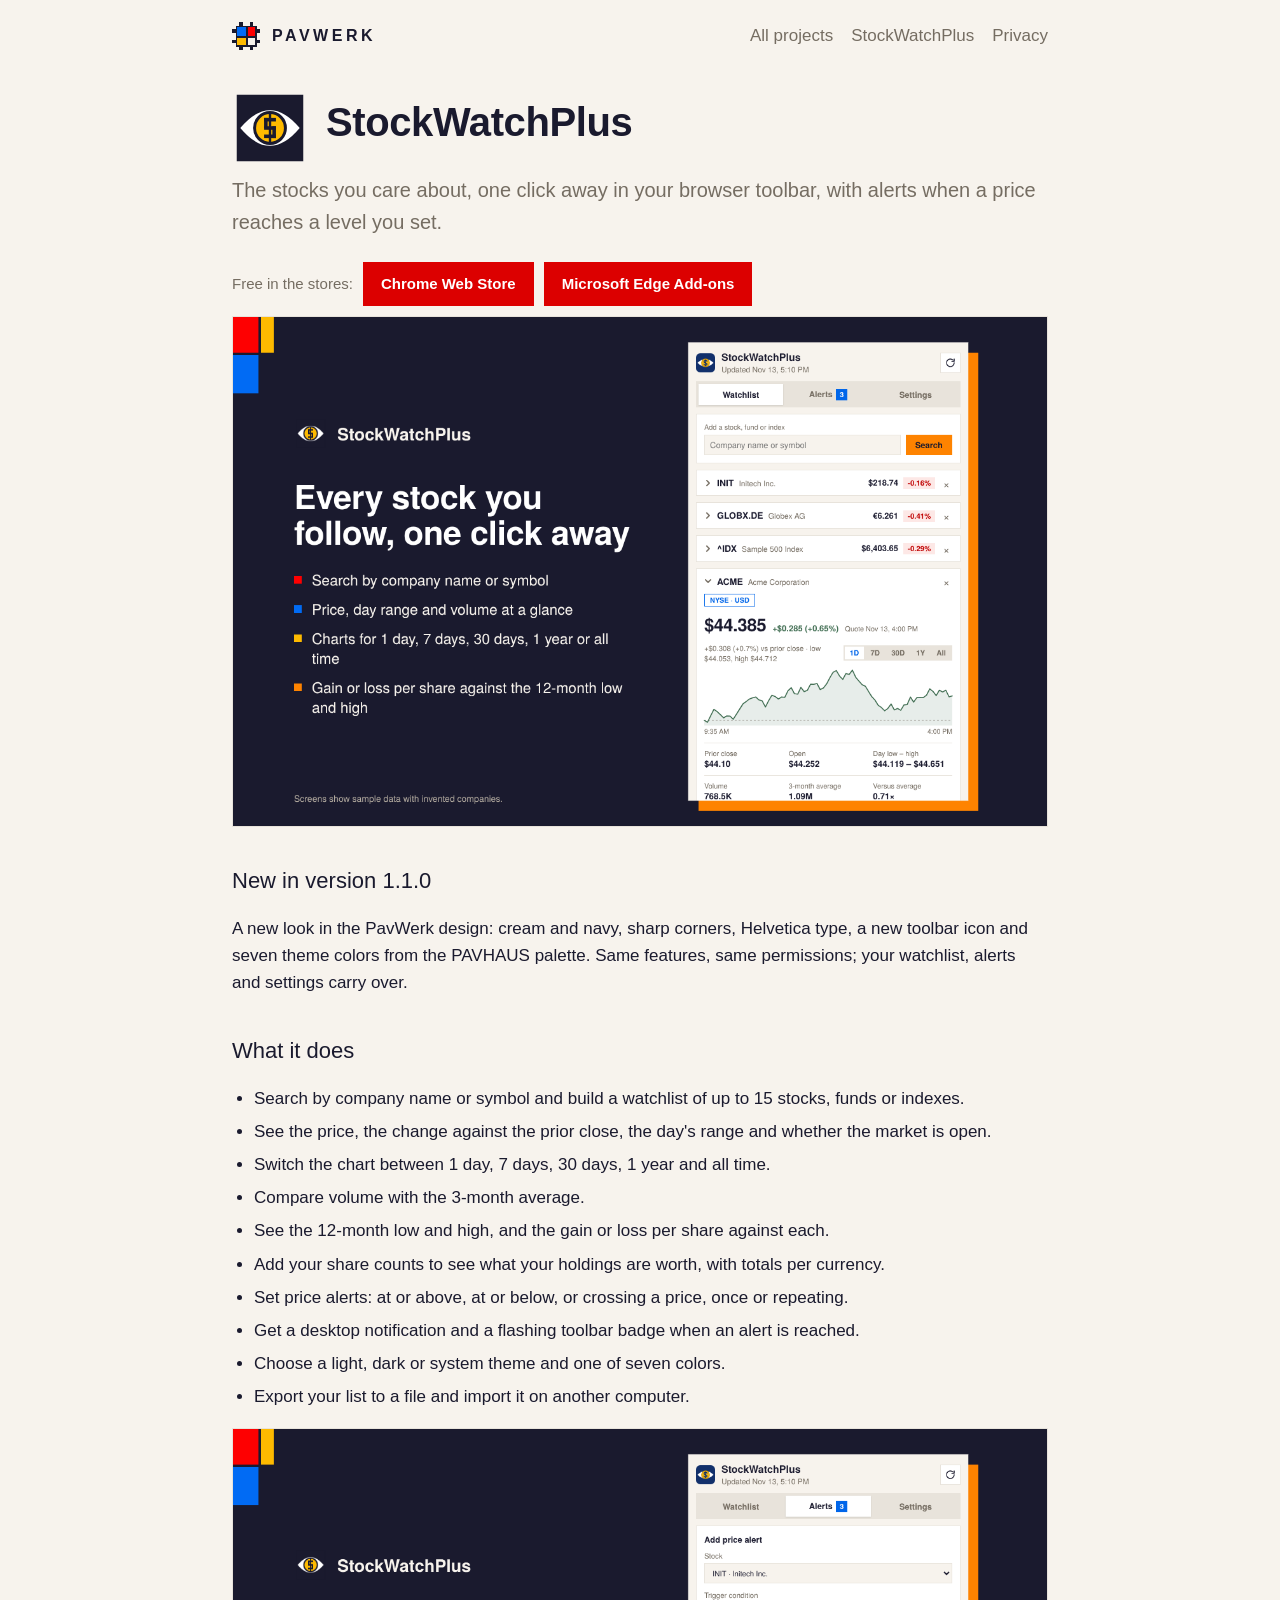
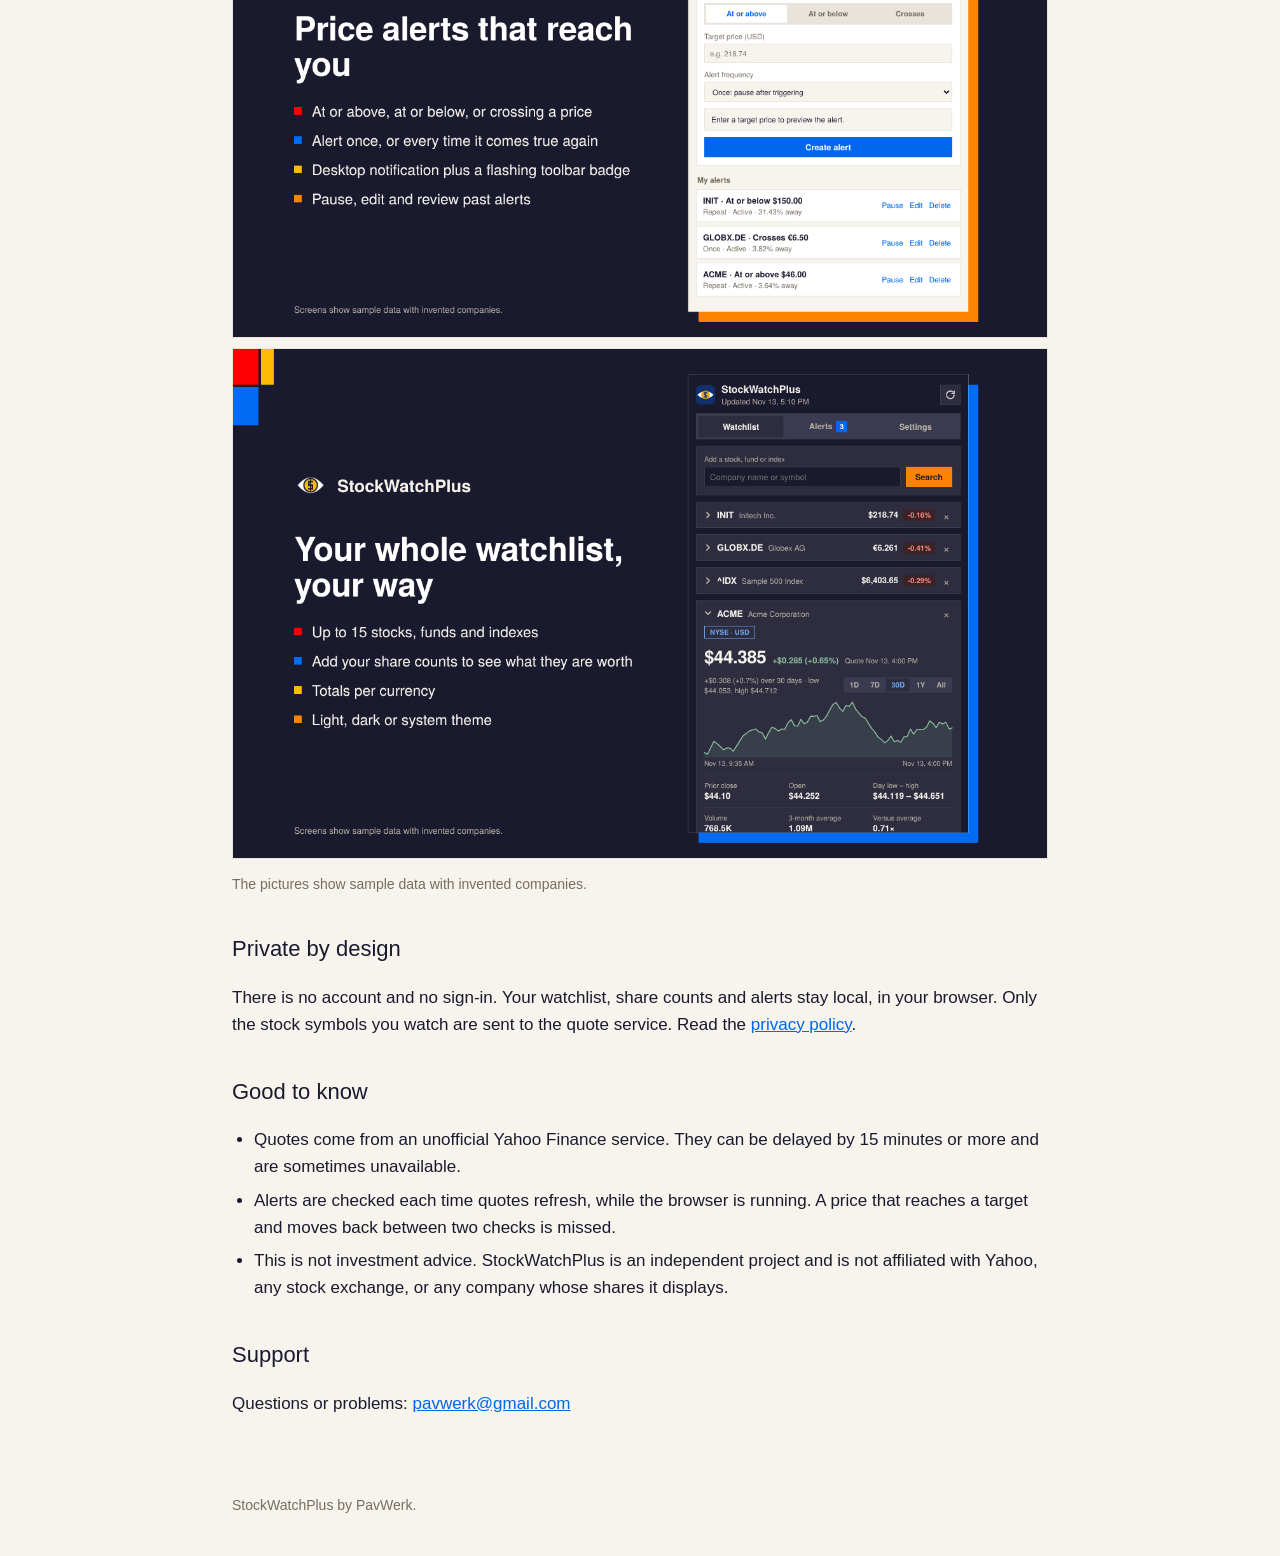
==== commit e1e42180: "New look for both extensions: icons, screenshots, version notes - New toolbar icons (StockWatchPlus " ====
--- a/stockwatchplus/index.html
+++ b/stockwatchplus/index.html
@@ -21,6 +21,9 @@
     </p>
 
     <div class="shots"><img src="img/watchlist.png" alt="The StockWatchPlus watchlist with a price chart"></div>
+
+    <h2>New in version 1.1.0</h2>
+    <p>A new look in the PavWerk design: cream and navy, sharp corners, Helvetica type, a new toolbar icon and seven theme colors from the PAVHAUS palette. Same features, same permissions; your watchlist, alerts and settings carry over.</p>
 
     <h2>What it does</h2>
     <ul>
